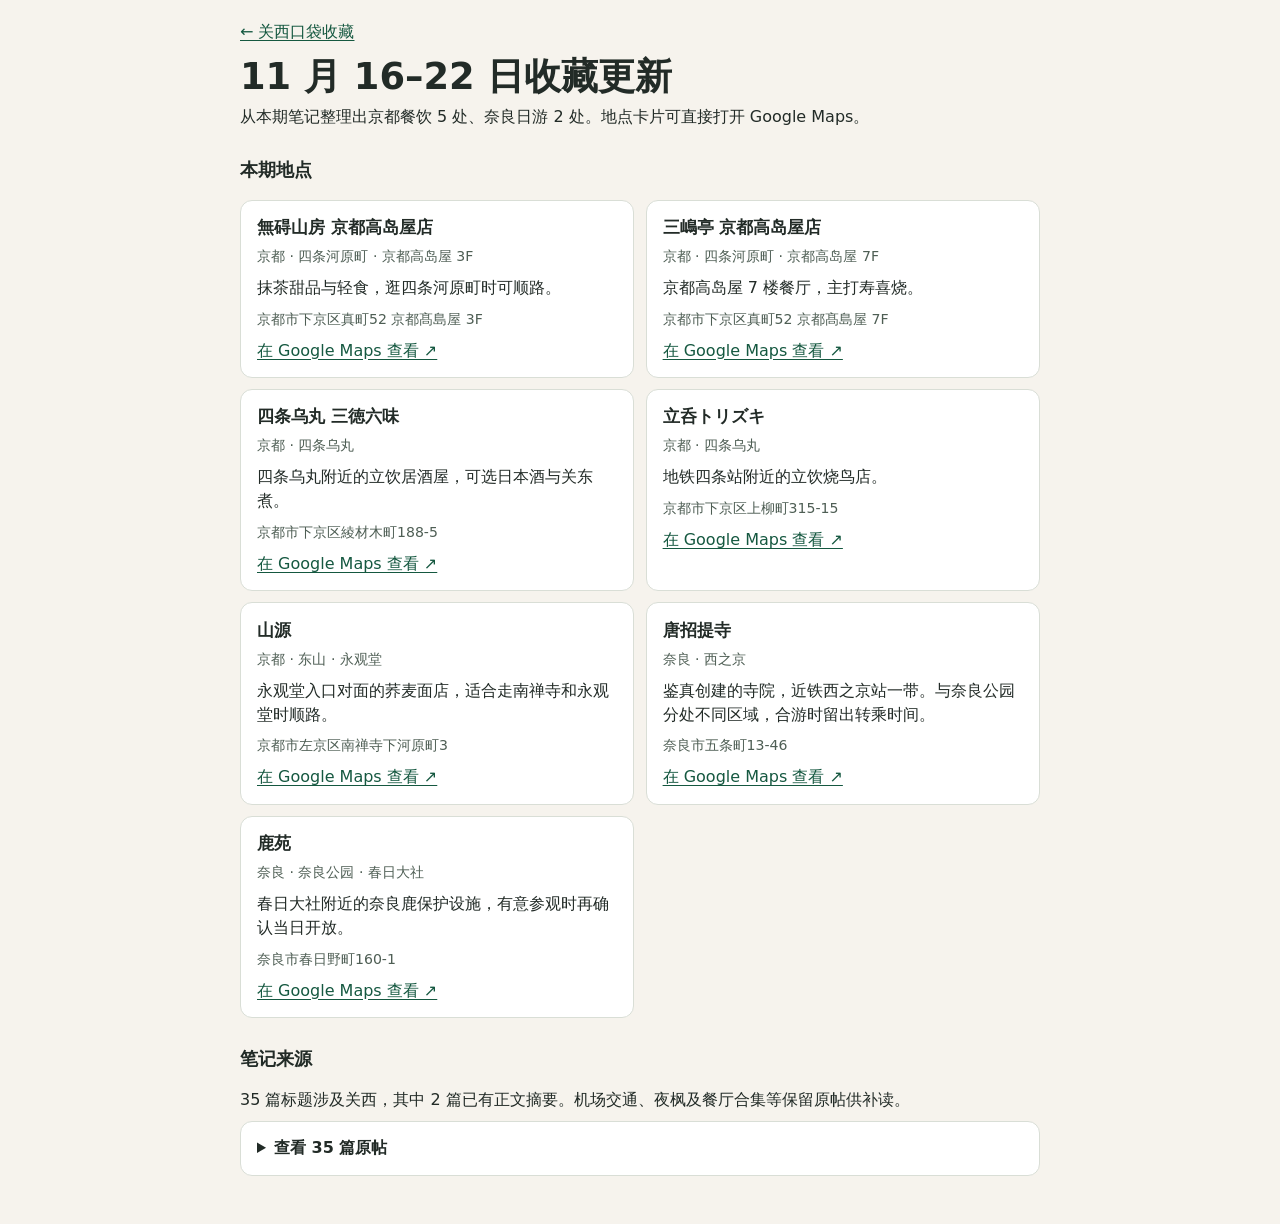
==== weekly-2026-11-26.html @ 87e5d234 "Publish November 16–22 Kansai travel notes" ====
<!doctype html>
<html lang="zh-CN">
<head>
  <meta charset="utf-8">
  <meta name="viewport" content="width=device-width, initial-scale=1">
  <meta name="theme-color" content="#f6f3ed">
  <title>11 月 16–22 日收藏更新 · 关西口袋收藏</title>
  <style>
    :root { color-scheme: light; font: 16px/1.5 system-ui, sans-serif; background: #f6f3ed; color: #222b27; }
    body { margin: 0; }
    main { box-sizing: border-box; width: min(100%, 52rem); margin-inline: auto; padding: 1.25rem 1rem 3rem; }
    h1 { margin: .7rem 0 .35rem; font-size: clamp(1.65rem, 5vw, 2.3rem); line-height: 1.2; }
    h2 { margin-top: 1.7rem; font-size: 1.15rem; }
    a { color: #155840; text-underline-offset: .2em; }
    .cards { display: grid; grid-template-columns: repeat(auto-fit, minmax(min(100%, 19rem), 1fr)); gap: .7rem; padding: 0; list-style: none; }
    .cards li, details { border: 1px solid #d9ded6; border-radius: .75rem; background: #fff; padding: .9rem 1rem; }
    h3 { margin: 0; font-size: 1.05rem; }
    p { margin: .35rem 0 .55rem; }
    .area, .address, li span { color: #4e5e54; font-size: .88rem; }
    summary { cursor: pointer; font-weight: 650; }
    .sources { list-style: none; padding: 0; margin-bottom: 0; }
    .sources li { display: grid; gap: .25rem; padding: .6rem 0; border-top: 1px solid #e8eae6; }
  </style>
</head>
<body>
  <main>
    <nav aria-label="站点导航"><a href="./">← 关西口袋收藏</a></nav>
    <h1>11 月 16–22 日收藏更新</h1>
    <p>从本期笔记整理出京都餐饮 5 处、奈良日游 2 处。地点卡片可直接打开 Google Maps。</p>
    <section aria-labelledby="places-heading">
      <h2 id="places-heading">本期地点</h2>
      <ul class="cards">
        <li>
          <h3>無碍山房 京都高岛屋店</h3>
          <p class="area">京都 · 四条河原町 · 京都高岛屋 3F</p>
          <p>抹茶甜品与轻食，逛四条河原町时可顺路。</p>
          <p class="address">京都市下京区真町52 京都髙島屋 3F</p>
          <a href="https://www.google.com/maps/search/?api=1&amp;query=%E7%84%A1%E7%A2%8D%E5%B1%B1%E6%88%BF%20%E4%BA%AC%E9%83%BD%E9%AB%99%E5%B3%B6%E5%B1%8B%E5%BA%97%20%E4%BA%AC%E9%83%BD%E5%B8%82%E4%B8%8B%E4%BA%AC%E5%8C%BA%E7%9C%9F%E7%94%BA52%20%E4%BA%AC%E9%83%BD%E9%AB%99%E5%B3%B6%E5%B1%8B%203F%20%E6%97%A5%E6%9C%AC" target="_blank" rel="noopener noreferrer">在 Google Maps 查看 ↗</a>
        </li>
        <li>
          <h3>三嶋亭 京都高岛屋店</h3>
          <p class="area">京都 · 四条河原町 · 京都高岛屋 7F</p>
          <p>京都高岛屋 7 楼餐厅，主打寿喜烧。</p>
          <p class="address">京都市下京区真町52 京都髙島屋 7F</p>
          <a href="https://www.google.com/maps/search/?api=1&amp;query=%E4%B8%89%E5%B6%8B%E4%BA%AD%20%E9%AB%98%E5%B3%B6%E5%B1%8B%E4%BA%AC%E9%83%BD%E5%BA%97%20%E4%BA%AC%E9%83%BD%E5%B8%82%E4%B8%8B%E4%BA%AC%E5%8C%BA%E7%9C%9F%E7%94%BA52%20%E4%BA%AC%E9%83%BD%E9%AB%99%E5%B3%B6%E5%B1%8B%207F%20%E6%97%A5%E6%9C%AC" target="_blank" rel="noopener noreferrer">在 Google Maps 查看 ↗</a>
        </li>
        <li>
          <h3>四条乌丸 三徳六味</h3>
          <p class="area">京都 · 四条乌丸</p>
          <p>四条乌丸附近的立饮居酒屋，可选日本酒与关东煮。</p>
          <p class="address">京都市下京区綾材木町188-5</p>
          <a href="https://www.google.com/maps/search/?api=1&amp;query=%E5%9B%9B%E6%9D%A1%E7%83%8F%E4%B8%B8%20%E4%B8%89%E5%BE%B3%E5%85%AD%E5%91%B3%20%E4%BA%AC%E9%83%BD%E5%B8%82%E4%B8%8B%E4%BA%AC%E5%8C%BA%E7%B6%BE%E6%9D%90%E6%9C%A8%E7%94%BA188-5%20%E6%97%A5%E6%9C%AC" target="_blank" rel="noopener noreferrer">在 Google Maps 查看 ↗</a>
        </li>
        <li>
          <h3>立呑トリズキ</h3>
          <p class="area">京都 · 四条乌丸</p>
          <p>地铁四条站附近的立饮烧鸟店。</p>
          <p class="address">京都市下京区上柳町315-15</p>
          <a href="https://www.google.com/maps/search/?api=1&amp;query=%E7%AB%8B%E5%91%91%E3%83%88%E3%83%AA%E3%82%BA%E3%82%AD%20%E4%BA%AC%E9%83%BD%E5%B8%82%E4%B8%8B%E4%BA%AC%E5%8C%BA%E4%B8%8A%E6%9F%B3%E7%94%BA315-15%20%E6%97%A5%E6%9C%AC" target="_blank" rel="noopener noreferrer">在 Google Maps 查看 ↗</a>
        </li>
        <li>
          <h3>山源</h3>
          <p class="area">京都 · 东山 · 永观堂</p>
          <p>永观堂入口对面的荞麦面店，适合走南禅寺和永观堂时顺路。</p>
          <p class="address">京都市左京区南禅寺下河原町3</p>
          <a href="https://www.google.com/maps/search/?api=1&amp;query=%E5%B1%B1%E6%BA%90%20%E4%BA%AC%E9%83%BD%E5%B8%82%E5%B7%A6%E4%BA%AC%E5%8C%BA%E5%8D%97%E7%A6%85%E5%AF%BA%E4%B8%8B%E6%B2%B3%E5%8E%9F%E7%94%BA3%20%E6%97%A5%E6%9C%AC" target="_blank" rel="noopener noreferrer">在 Google Maps 查看 ↗</a>
        </li>
        <li>
          <h3>唐招提寺</h3>
          <p class="area">奈良 · 西之京</p>
          <p>鉴真创建的寺院，近铁西之京站一带。与奈良公园分处不同区域，合游时留出转乘时间。</p>
          <p class="address">奈良市五条町13-46</p>
          <a href="https://www.google.com/maps/search/?api=1&amp;query=%E5%94%90%E6%8B%9B%E6%8F%90%E5%AF%BA%20%E5%A5%88%E8%89%AF%E5%B8%82%E4%BA%94%E6%9D%A1%E7%94%BA13-46%20%E6%97%A5%E6%9C%AC" target="_blank" rel="noopener noreferrer">在 Google Maps 查看 ↗</a>
        </li>
        <li>
          <h3>鹿苑</h3>
          <p class="area">奈良 · 奈良公园 · 春日大社</p>
          <p>春日大社附近的奈良鹿保护设施，有意参观时再确认当日开放。</p>
          <p class="address">奈良市春日野町160-1</p>
          <a href="https://www.google.com/maps/search/?api=1&amp;query=%E9%B9%BF%E8%8B%91%20%E5%A5%88%E8%89%AF%E3%81%AE%E9%B9%BF%E6%84%9B%E8%AD%B7%E4%BC%9A%20%E5%A5%88%E8%89%AF%E5%B8%82%E6%98%A5%E6%97%A5%E9%87%8E%E7%94%BA160-1%20%E6%97%A5%E6%9C%AC" target="_blank" rel="noopener noreferrer">在 Google Maps 查看 ↗</a>
        </li>
      </ul>
    </section>
    <section aria-labelledby="sources-heading">
      <h2 id="sources-heading">笔记来源</h2>
      <p>35 篇标题涉及关西，其中 2 篇已有正文摘要。机场交通、夜枫及餐厅合集等保留原帖供补读。</p>
      <details>
        <summary>查看 35 篇原帖</summary>
        <ul class="sources">
        <li><span>餐饮</span><a href="https://www.xiaohongshu.com/explore/6afaa6310000000024032d91" target="_blank" rel="noopener noreferrer">京都极限吃6顿-秋天好吃推荐 ↗</a></li>
        <li><span>行程</span><a href="https://www.xiaohongshu.com/explore/6af132d6000000003302cbc9" target="_blank" rel="noopener noreferrer">对自己做的🇯🇵东京大阪攻略满意的睡不着.. ↗</a></li>
        <li><span>其他待核验</span><a href="https://www.xiaohongshu.com/explore/6ae97831000000000300be2b" target="_blank" rel="noopener noreferrer">好奇妙，就这样一个人来日本京都旅居了 ↗</a></li>
        <li><span>其他待核验</span><a href="https://www.xiaohongshu.com/explore/6afbbf640000000023011ea1" target="_blank" rel="noopener noreferrer">大阪和京都很顶的咖啡合集☕ ↗</a></li>
        <li><span>餐饮</span><a href="https://www.xiaohongshu.com/explore/6afbd118000000002500b8d2" target="_blank" rel="noopener noreferrer">京都一人食 吃了🔟家店 ↗</a></li>
        <li><span>其他待核验</span><a href="https://www.xiaohongshu.com/explore/6af2cf74000000002a012418" target="_blank" rel="noopener noreferrer">拍完这4️⃣个机位再离开京都（附地址） ↗</a></li>
        <li><span>其他待核验</span><a href="https://www.xiaohongshu.com/explore/6adb8c5f0000000033022618" target="_blank" rel="noopener noreferrer">日本京都tips汇总 ↗</a></li>
        <li><span>行程</span><a href="https://www.xiaohongshu.com/explore/6ac892fd0000000002012350" target="_blank" rel="noopener noreferrer">记录零踩雷的京都solo trip 小众景点篇1/2 ↗</a></li>
        <li><span>行程</span><a href="https://www.xiaohongshu.com/explore/6afa9d93000000002c00ebf4" target="_blank" rel="noopener noreferrer">日本关西9日游行程攻略（小白第一次出国版 ↗</a></li>
        <li><span>其他待核验</span><a href="https://www.xiaohongshu.com/explore/6af43dd5000000001a01dd5c" target="_blank" rel="noopener noreferrer">🇲🇾大阪京都回来后有什么是真的不推荐的 ↗</a></li>
        <li><span>其他待核验</span><a href="https://www.xiaohongshu.com/explore/6a64ab12000000000f014417" target="_blank" rel="noopener noreferrer">当我去日本关西三个啤酒工厂见学（哈酒） ↗</a></li>
        <li><span>行程</span><a href="https://www.xiaohongshu.com/explore/6afbdc45000000002501e043" target="_blank" rel="noopener noreferrer">阪神京关西五日游计划 ↗</a></li>
        <li><span>其他待核验</span><a href="https://www.xiaohongshu.com/explore/6afbd4c7000000001802f233" target="_blank" rel="noopener noreferrer">手把手教你在日本大阪租共享单车一天27元 ↗</a></li>
        <li><span>景点与时令</span><a href="https://www.xiaohongshu.com/explore/6ad4c39800000000270227b6" target="_blank" rel="noopener noreferrer">京都📍我愿反复去无数次的3️⃣条红叶路线 ↗</a></li>
        <li><span>行程</span><a href="https://www.xiaohongshu.com/explore/68255ada000000002102d0fb" target="_blank" rel="noopener noreferrer">京都-宇治奈良-大阪｜P人攻略满意到不行👍🏻 ↗</a></li>
        <li><span>行程</span><a href="https://www.xiaohongshu.com/explore/66e6f39600000000120104d3" target="_blank" rel="noopener noreferrer">日本自由行大实话-旅行攻略定制版（京都篇） ↗</a></li>
        <li><span>其他待核验</span><a href="https://www.xiaohongshu.com/explore/6afed3e6000000002b035ea9" target="_blank" rel="noopener noreferrer">关于京都三得利工厂预约 ↗</a></li>
        <li><span>其他待核验</span><a href="https://www.xiaohongshu.com/explore/6afd5d0c000000001b01c821" target="_blank" rel="noopener noreferrer">12月初到京都+东京 ↗</a></li>
        <li><span>行程</span><a href="https://www.xiaohongshu.com/explore/6ae95aca000000000e0272eb" target="_blank" rel="noopener noreferrer">求问日本关西十天游这个行程可以吗？ ↗</a></li>
        <li><span>购物</span><a href="https://www.xiaohongshu.com/explore/6afc27170000000018027f78" target="_blank" rel="noopener noreferrer">大阪旅游自留贴 吃的，玩的和要买的 ↗</a></li>
        <li><span>行程</span><a href="https://www.xiaohongshu.com/explore/6b015b3300000000180281d0" target="_blank" rel="noopener noreferrer">🍁分享一下给爸妈写的京都大阪攻略 ↗</a></li>
        <li><span>其他待核验</span><a href="https://www.xiaohongshu.com/explore/6b015299000000000d029000" target="_blank" rel="noopener noreferrer">🇯🇵今天的京都已经达到了拍人比拍景壮观了 ↗</a></li>
        <li><span>行程</span><a href="https://www.xiaohongshu.com/explore/6afee517000000002b029272" target="_blank" rel="noopener noreferrer">京都枫叶季大结果攻略🍁 ↗</a></li>
        <li><span>交通</span><a href="https://www.xiaohongshu.com/explore/6b02fa1d000000001802ae66" target="_blank" rel="noopener noreferrer">关西旅行 京都 | 关西机场落地 ↗</a></li>
        <li><span>行程</span><a href="https://www.xiaohongshu.com/explore/6b02a21500000000090233cc" target="_blank" rel="noopener noreferrer">京都关西7日游攻略📝 ↗</a></li>
        <li><span>景点与时令</span><a href="https://www.xiaohongshu.com/explore/6b037619000000002b01d31a" target="_blank" rel="noopener noreferrer">京都东福寺早鸟票预约 ↗</a></li>
        <li><span>购物</span><a href="https://www.xiaohongshu.com/explore/6af9c618000000001803aea9" target="_blank" rel="noopener noreferrer">最新关西回国攻略-退税&amp;买酒&amp;免税店&amp;吃饭 ↗</a></li>
        <li><span>餐饮</span><a href="https://www.xiaohongshu.com/explore/6b0176a20000000018028680" target="_blank" rel="noopener noreferrer">孤独星球大阪餐厅推荐（整理版在图二 ↗</a></li>
        <li><span>交通</span><a href="https://www.xiaohongshu.com/explore/6a1500dd000000000702e80c" target="_blank" rel="noopener noreferrer">给p人朋友做的超详细的关西交通攻略 ↗</a></li>
        <li><span>其他待核验</span><a href="https://www.xiaohongshu.com/explore/6b03b560000000002303fc58" target="_blank" rel="noopener noreferrer">第一次来京都，求推荐好玩的地方 ↗</a></li>
        <li><span>景点与时令</span><a href="https://www.xiaohongshu.com/explore/6b06cd00000000002b01aa17" target="_blank" rel="noopener noreferrer">京都红叶｜醍醐寺大鲤子鱼berber乱蹦，6块！ ↗</a></li>
        <li><span>行程</span><a href="https://www.xiaohongshu.com/explore/6b0673f3000000002b026e01" target="_blank" rel="noopener noreferrer">请帮忙义诊一下京都行程 ↗</a></li>
        <li><span>行程</span><a href="https://www.xiaohongshu.com/explore/6b064d23000000002a02adb4" target="_blank" rel="noopener noreferrer">京都柯南圣地巡礼🍁12月超全一日攻略 ↗</a></li>
        <li><span>其他待核验</span><a href="https://www.xiaohongshu.com/explore/6b03b8e400000000180250e3" target="_blank" rel="noopener noreferrer">京都夜枫几点关？21处把时间算明白 ↗</a></li>
        <li><span>交通</span><a href="https://www.xiaohongshu.com/explore/6b069ed5000000002a01d28f" target="_blank" rel="noopener noreferrer">关西机场从下飞机到京都站全路线 ↗</a></li>
        </ul>
      </details>
    </section>
  </main>
</body>
</html>
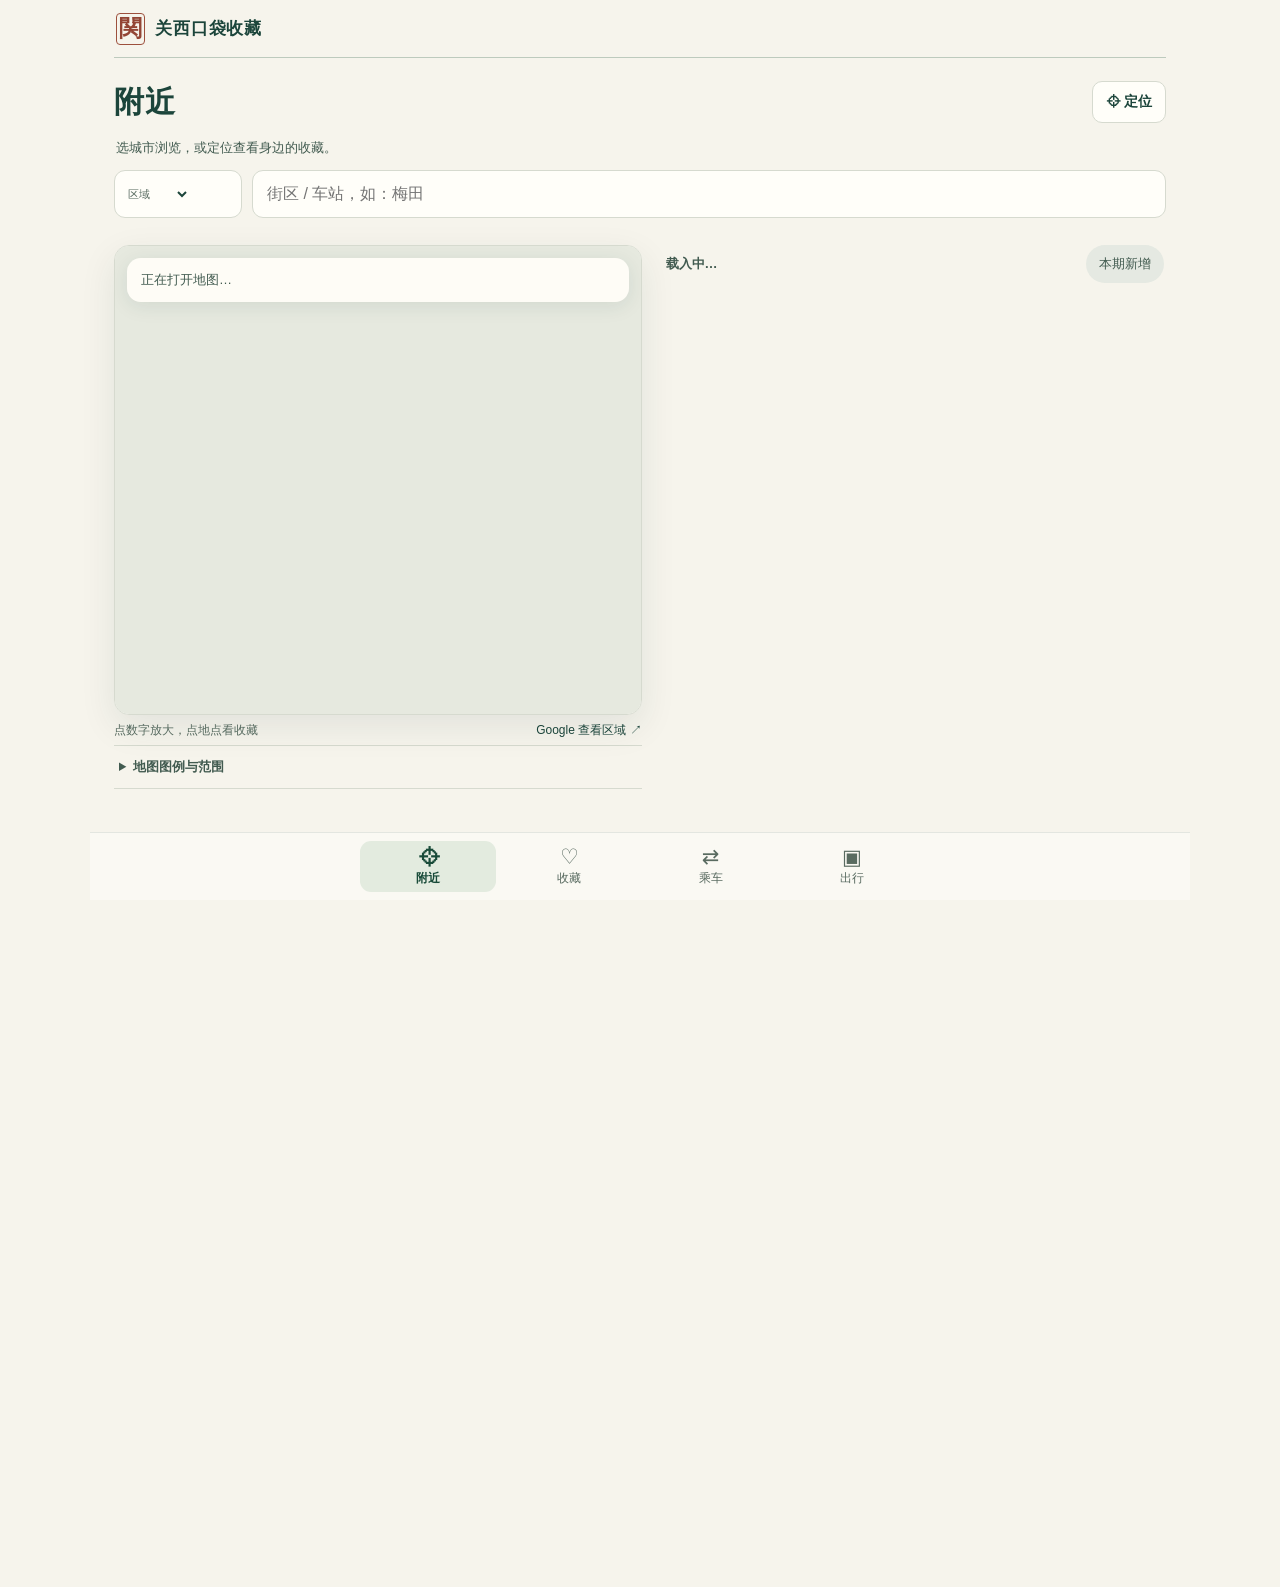
==== commit 502a7d5d: "Merge November 16–22 Kansai favorites into the main travel site" ====
--- a/weekly-2026-11-26.html
+++ b/weekly-2026-11-26.html
@@ -3,128 +3,10 @@
 <head>
   <meta charset="utf-8">
   <meta name="viewport" content="width=device-width, initial-scale=1">
-  <meta name="theme-color" content="#f6f3ed">
-  <title>11 月 16–22 日收藏更新 · 关西口袋收藏</title>
-  <style>
-    :root { color-scheme: light; font: 16px/1.5 system-ui, sans-serif; background: #f6f3ed; color: #222b27; }
-    body { margin: 0; }
-    main { box-sizing: border-box; width: min(100%, 52rem); margin-inline: auto; padding: 1.25rem 1rem 3rem; }
-    h1 { margin: .7rem 0 .35rem; font-size: clamp(1.65rem, 5vw, 2.3rem); line-height: 1.2; }
-    h2 { margin-top: 1.7rem; font-size: 1.15rem; }
-    a { color: #155840; text-underline-offset: .2em; }
-    .cards { display: grid; grid-template-columns: repeat(auto-fit, minmax(min(100%, 19rem), 1fr)); gap: .7rem; padding: 0; list-style: none; }
-    .cards li, details { border: 1px solid #d9ded6; border-radius: .75rem; background: #fff; padding: .9rem 1rem; }
-    h3 { margin: 0; font-size: 1.05rem; }
-    p { margin: .35rem 0 .55rem; }
-    .area, .address, li span { color: #4e5e54; font-size: .88rem; }
-    summary { cursor: pointer; font-weight: 650; }
-    .sources { list-style: none; padding: 0; margin-bottom: 0; }
-    .sources li { display: grid; gap: .25rem; padding: .6rem 0; border-top: 1px solid #e8eae6; }
-  </style>
+  <meta http-equiv="refresh" content="0; url=./?v=weekly-20261126">
+  <title>关西口袋收藏</title>
 </head>
 <body>
-  <main>
-    <nav aria-label="站点导航"><a href="./">← 关西口袋收藏</a></nav>
-    <h1>11 月 16–22 日收藏更新</h1>
-    <p>从本期笔记整理出京都餐饮 5 处、奈良日游 2 处。地点卡片可直接打开 Google Maps。</p>
-    <section aria-labelledby="places-heading">
-      <h2 id="places-heading">本期地点</h2>
-      <ul class="cards">
-        <li>
-          <h3>無碍山房 京都高岛屋店</h3>
-          <p class="area">京都 · 四条河原町 · 京都高岛屋 3F</p>
-          <p>抹茶甜品与轻食，逛四条河原町时可顺路。</p>
-          <p class="address">京都市下京区真町52 京都髙島屋 3F</p>
-          <a href="https://www.google.com/maps/search/?api=1&amp;query=%E7%84%A1%E7%A2%8D%E5%B1%B1%E6%88%BF%20%E4%BA%AC%E9%83%BD%E9%AB%99%E5%B3%B6%E5%B1%8B%E5%BA%97%20%E4%BA%AC%E9%83%BD%E5%B8%82%E4%B8%8B%E4%BA%AC%E5%8C%BA%E7%9C%9F%E7%94%BA52%20%E4%BA%AC%E9%83%BD%E9%AB%99%E5%B3%B6%E5%B1%8B%203F%20%E6%97%A5%E6%9C%AC" target="_blank" rel="noopener noreferrer">在 Google Maps 查看 ↗</a>
-        </li>
-        <li>
-          <h3>三嶋亭 京都高岛屋店</h3>
-          <p class="area">京都 · 四条河原町 · 京都高岛屋 7F</p>
-          <p>京都高岛屋 7 楼餐厅，主打寿喜烧。</p>
-          <p class="address">京都市下京区真町52 京都髙島屋 7F</p>
-          <a href="https://www.google.com/maps/search/?api=1&amp;query=%E4%B8%89%E5%B6%8B%E4%BA%AD%20%E9%AB%98%E5%B3%B6%E5%B1%8B%E4%BA%AC%E9%83%BD%E5%BA%97%20%E4%BA%AC%E9%83%BD%E5%B8%82%E4%B8%8B%E4%BA%AC%E5%8C%BA%E7%9C%9F%E7%94%BA52%20%E4%BA%AC%E9%83%BD%E9%AB%99%E5%B3%B6%E5%B1%8B%207F%20%E6%97%A5%E6%9C%AC" target="_blank" rel="noopener noreferrer">在 Google Maps 查看 ↗</a>
-        </li>
-        <li>
-          <h3>四条乌丸 三徳六味</h3>
-          <p class="area">京都 · 四条乌丸</p>
-          <p>四条乌丸附近的立饮居酒屋，可选日本酒与关东煮。</p>
-          <p class="address">京都市下京区綾材木町188-5</p>
-          <a href="https://www.google.com/maps/search/?api=1&amp;query=%E5%9B%9B%E6%9D%A1%E7%83%8F%E4%B8%B8%20%E4%B8%89%E5%BE%B3%E5%85%AD%E5%91%B3%20%E4%BA%AC%E9%83%BD%E5%B8%82%E4%B8%8B%E4%BA%AC%E5%8C%BA%E7%B6%BE%E6%9D%90%E6%9C%A8%E7%94%BA188-5%20%E6%97%A5%E6%9C%AC" target="_blank" rel="noopener noreferrer">在 Google Maps 查看 ↗</a>
-        </li>
-        <li>
-          <h3>立呑トリズキ</h3>
-          <p class="area">京都 · 四条乌丸</p>
-          <p>地铁四条站附近的立饮烧鸟店。</p>
-          <p class="address">京都市下京区上柳町315-15</p>
-          <a href="https://www.google.com/maps/search/?api=1&amp;query=%E7%AB%8B%E5%91%91%E3%83%88%E3%83%AA%E3%82%BA%E3%82%AD%20%E4%BA%AC%E9%83%BD%E5%B8%82%E4%B8%8B%E4%BA%AC%E5%8C%BA%E4%B8%8A%E6%9F%B3%E7%94%BA315-15%20%E6%97%A5%E6%9C%AC" target="_blank" rel="noopener noreferrer">在 Google Maps 查看 ↗</a>
-        </li>
-        <li>
-          <h3>山源</h3>
-          <p class="area">京都 · 东山 · 永观堂</p>
-          <p>永观堂入口对面的荞麦面店，适合走南禅寺和永观堂时顺路。</p>
-          <p class="address">京都市左京区南禅寺下河原町3</p>
-          <a href="https://www.google.com/maps/search/?api=1&amp;query=%E5%B1%B1%E6%BA%90%20%E4%BA%AC%E9%83%BD%E5%B8%82%E5%B7%A6%E4%BA%AC%E5%8C%BA%E5%8D%97%E7%A6%85%E5%AF%BA%E4%B8%8B%E6%B2%B3%E5%8E%9F%E7%94%BA3%20%E6%97%A5%E6%9C%AC" target="_blank" rel="noopener noreferrer">在 Google Maps 查看 ↗</a>
-        </li>
-        <li>
-          <h3>唐招提寺</h3>
-          <p class="area">奈良 · 西之京</p>
-          <p>鉴真创建的寺院，近铁西之京站一带。与奈良公园分处不同区域，合游时留出转乘时间。</p>
-          <p class="address">奈良市五条町13-46</p>
-          <a href="https://www.google.com/maps/search/?api=1&amp;query=%E5%94%90%E6%8B%9B%E6%8F%90%E5%AF%BA%20%E5%A5%88%E8%89%AF%E5%B8%82%E4%BA%94%E6%9D%A1%E7%94%BA13-46%20%E6%97%A5%E6%9C%AC" target="_blank" rel="noopener noreferrer">在 Google Maps 查看 ↗</a>
-        </li>
-        <li>
-          <h3>鹿苑</h3>
-          <p class="area">奈良 · 奈良公园 · 春日大社</p>
-          <p>春日大社附近的奈良鹿保护设施，有意参观时再确认当日开放。</p>
-          <p class="address">奈良市春日野町160-1</p>
-          <a href="https://www.google.com/maps/search/?api=1&amp;query=%E9%B9%BF%E8%8B%91%20%E5%A5%88%E8%89%AF%E3%81%AE%E9%B9%BF%E6%84%9B%E8%AD%B7%E4%BC%9A%20%E5%A5%88%E8%89%AF%E5%B8%82%E6%98%A5%E6%97%A5%E9%87%8E%E7%94%BA160-1%20%E6%97%A5%E6%9C%AC" target="_blank" rel="noopener noreferrer">在 Google Maps 查看 ↗</a>
-        </li>
-      </ul>
-    </section>
-    <section aria-labelledby="sources-heading">
-      <h2 id="sources-heading">笔记来源</h2>
-      <p>35 篇标题涉及关西，其中 2 篇已有正文摘要。机场交通、夜枫及餐厅合集等保留原帖供补读。</p>
-      <details>
-        <summary>查看 35 篇原帖</summary>
-        <ul class="sources">
-        <li><span>餐饮</span><a href="https://www.xiaohongshu.com/explore/6afaa6310000000024032d91" target="_blank" rel="noopener noreferrer">京都极限吃6顿-秋天好吃推荐 ↗</a></li>
-        <li><span>行程</span><a href="https://www.xiaohongshu.com/explore/6af132d6000000003302cbc9" target="_blank" rel="noopener noreferrer">对自己做的🇯🇵东京大阪攻略满意的睡不着.. ↗</a></li>
-        <li><span>其他待核验</span><a href="https://www.xiaohongshu.com/explore/6ae97831000000000300be2b" target="_blank" rel="noopener noreferrer">好奇妙，就这样一个人来日本京都旅居了 ↗</a></li>
-        <li><span>其他待核验</span><a href="https://www.xiaohongshu.com/explore/6afbbf640000000023011ea1" target="_blank" rel="noopener noreferrer">大阪和京都很顶的咖啡合集☕ ↗</a></li>
-        <li><span>餐饮</span><a href="https://www.xiaohongshu.com/explore/6afbd118000000002500b8d2" target="_blank" rel="noopener noreferrer">京都一人食 吃了🔟家店 ↗</a></li>
-        <li><span>其他待核验</span><a href="https://www.xiaohongshu.com/explore/6af2cf74000000002a012418" target="_blank" rel="noopener noreferrer">拍完这4️⃣个机位再离开京都（附地址） ↗</a></li>
-        <li><span>其他待核验</span><a href="https://www.xiaohongshu.com/explore/6adb8c5f0000000033022618" target="_blank" rel="noopener noreferrer">日本京都tips汇总 ↗</a></li>
-        <li><span>行程</span><a href="https://www.xiaohongshu.com/explore/6ac892fd0000000002012350" target="_blank" rel="noopener noreferrer">记录零踩雷的京都solo trip 小众景点篇1/2 ↗</a></li>
-        <li><span>行程</span><a href="https://www.xiaohongshu.com/explore/6afa9d93000000002c00ebf4" target="_blank" rel="noopener noreferrer">日本关西9日游行程攻略（小白第一次出国版 ↗</a></li>
-        <li><span>其他待核验</span><a href="https://www.xiaohongshu.com/explore/6af43dd5000000001a01dd5c" target="_blank" rel="noopener noreferrer">🇲🇾大阪京都回来后有什么是真的不推荐的 ↗</a></li>
-        <li><span>其他待核验</span><a href="https://www.xiaohongshu.com/explore/6a64ab12000000000f014417" target="_blank" rel="noopener noreferrer">当我去日本关西三个啤酒工厂见学（哈酒） ↗</a></li>
-        <li><span>行程</span><a href="https://www.xiaohongshu.com/explore/6afbdc45000000002501e043" target="_blank" rel="noopener noreferrer">阪神京关西五日游计划 ↗</a></li>
-        <li><span>其他待核验</span><a href="https://www.xiaohongshu.com/explore/6afbd4c7000000001802f233" target="_blank" rel="noopener noreferrer">手把手教你在日本大阪租共享单车一天27元 ↗</a></li>
-        <li><span>景点与时令</span><a href="https://www.xiaohongshu.com/explore/6ad4c39800000000270227b6" target="_blank" rel="noopener noreferrer">京都📍我愿反复去无数次的3️⃣条红叶路线 ↗</a></li>
-        <li><span>行程</span><a href="https://www.xiaohongshu.com/explore/68255ada000000002102d0fb" target="_blank" rel="noopener noreferrer">京都-宇治奈良-大阪｜P人攻略满意到不行👍🏻 ↗</a></li>
-        <li><span>行程</span><a href="https://www.xiaohongshu.com/explore/66e6f39600000000120104d3" target="_blank" rel="noopener noreferrer">日本自由行大实话-旅行攻略定制版（京都篇） ↗</a></li>
-        <li><span>其他待核验</span><a href="https://www.xiaohongshu.com/explore/6afed3e6000000002b035ea9" target="_blank" rel="noopener noreferrer">关于京都三得利工厂预约 ↗</a></li>
-        <li><span>其他待核验</span><a href="https://www.xiaohongshu.com/explore/6afd5d0c000000001b01c821" target="_blank" rel="noopener noreferrer">12月初到京都+东京 ↗</a></li>
-        <li><span>行程</span><a href="https://www.xiaohongshu.com/explore/6ae95aca000000000e0272eb" target="_blank" rel="noopener noreferrer">求问日本关西十天游这个行程可以吗？ ↗</a></li>
-        <li><span>购物</span><a href="https://www.xiaohongshu.com/explore/6afc27170000000018027f78" target="_blank" rel="noopener noreferrer">大阪旅游自留贴 吃的，玩的和要买的 ↗</a></li>
-        <li><span>行程</span><a href="https://www.xiaohongshu.com/explore/6b015b3300000000180281d0" target="_blank" rel="noopener noreferrer">🍁分享一下给爸妈写的京都大阪攻略 ↗</a></li>
-        <li><span>其他待核验</span><a href="https://www.xiaohongshu.com/explore/6b015299000000000d029000" target="_blank" rel="noopener noreferrer">🇯🇵今天的京都已经达到了拍人比拍景壮观了 ↗</a></li>
-        <li><span>行程</span><a href="https://www.xiaohongshu.com/explore/6afee517000000002b029272" target="_blank" rel="noopener noreferrer">京都枫叶季大结果攻略🍁 ↗</a></li>
-        <li><span>交通</span><a href="https://www.xiaohongshu.com/explore/6b02fa1d000000001802ae66" target="_blank" rel="noopener noreferrer">关西旅行 京都 | 关西机场落地 ↗</a></li>
-        <li><span>行程</span><a href="https://www.xiaohongshu.com/explore/6b02a21500000000090233cc" target="_blank" rel="noopener noreferrer">京都关西7日游攻略📝 ↗</a></li>
-        <li><span>景点与时令</span><a href="https://www.xiaohongshu.com/explore/6b037619000000002b01d31a" target="_blank" rel="noopener noreferrer">京都东福寺早鸟票预约 ↗</a></li>
-        <li><span>购物</span><a href="https://www.xiaohongshu.com/explore/6af9c618000000001803aea9" target="_blank" rel="noopener noreferrer">最新关西回国攻略-退税&amp;买酒&amp;免税店&amp;吃饭 ↗</a></li>
-        <li><span>餐饮</span><a href="https://www.xiaohongshu.com/explore/6b0176a20000000018028680" target="_blank" rel="noopener noreferrer">孤独星球大阪餐厅推荐（整理版在图二 ↗</a></li>
-        <li><span>交通</span><a href="https://www.xiaohongshu.com/explore/6a1500dd000000000702e80c" target="_blank" rel="noopener noreferrer">给p人朋友做的超详细的关西交通攻略 ↗</a></li>
-        <li><span>其他待核验</span><a href="https://www.xiaohongshu.com/explore/6b03b560000000002303fc58" target="_blank" rel="noopener noreferrer">第一次来京都，求推荐好玩的地方 ↗</a></li>
-        <li><span>景点与时令</span><a href="https://www.xiaohongshu.com/explore/6b06cd00000000002b01aa17" target="_blank" rel="noopener noreferrer">京都红叶｜醍醐寺大鲤子鱼berber乱蹦，6块！ ↗</a></li>
-        <li><span>行程</span><a href="https://www.xiaohongshu.com/explore/6b0673f3000000002b026e01" target="_blank" rel="noopener noreferrer">请帮忙义诊一下京都行程 ↗</a></li>
-        <li><span>行程</span><a href="https://www.xiaohongshu.com/explore/6b064d23000000002a02adb4" target="_blank" rel="noopener noreferrer">京都柯南圣地巡礼🍁12月超全一日攻略 ↗</a></li>
-        <li><span>其他待核验</span><a href="https://www.xiaohongshu.com/explore/6b03b8e400000000180250e3" target="_blank" rel="noopener noreferrer">京都夜枫几点关？21处把时间算明白 ↗</a></li>
-        <li><span>交通</span><a href="https://www.xiaohongshu.com/explore/6b069ed5000000002a01d28f" target="_blank" rel="noopener noreferrer">关西机场从下飞机到京都站全路线 ↗</a></li>
-        </ul>
-      </details>
-    </section>
-  </main>
+  <p>本期内容已合并到<a href="./?v=weekly-20261126">关西口袋收藏</a>。打开「收藏」后可查看「本期新增」。</p>
 </body>
 </html>
